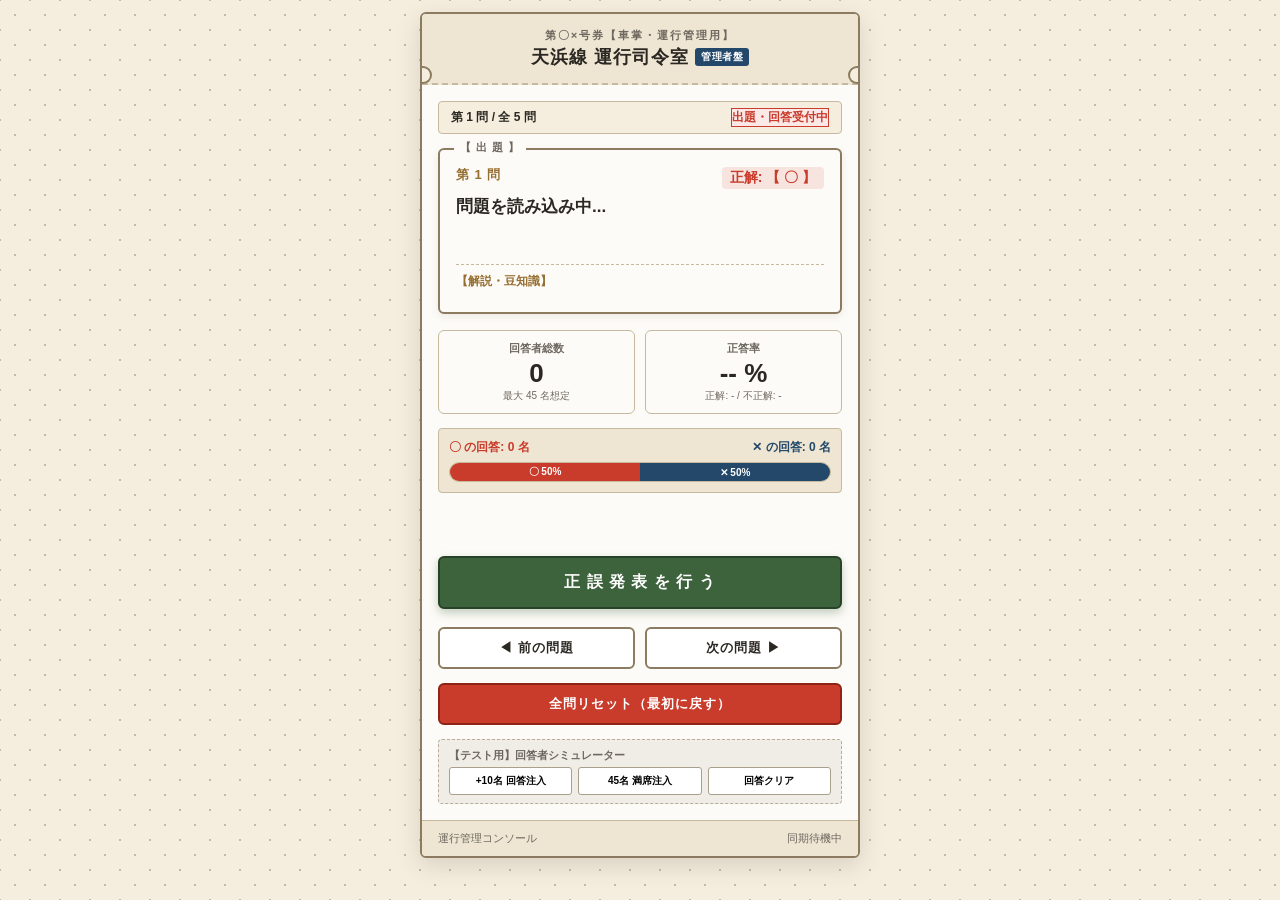
==== admin.html @ 755f08b1 "Add files via upload" ====
<!DOCTYPE html>
<html lang="ja">
<head>
  <meta charset="UTF-8">
  <meta name="viewport" content="width=device-width, initial-scale=1.0, maximum-scale=1.0, user-scalable=no">
  <title>管理者画面 - 天浜線 文化財めぐり号 クイズ</title>
  <link rel="stylesheet" href="css/retro-theme.css">
  <style>
    /* 管理者専用スタイル調整 */
    .admin-badge {
      background-color: var(--batsu-blue);
      color: #fff;
      font-size: 10px;
      padding: 2px 6px;
      border-radius: 3px;
      letter-spacing: 0.5px;
    }
    .status-tag-active {
      background-color: #fce8e6;
      color: var(--maru-red);
      border: 1px solid var(--maru-red);
    }
    .status-tag-answer {
      background-color: #d1e7dd;
      color: #0f5132;
      border: 1px solid #a3cfbb;
    }
    .correct-indicator {
      display: inline-block;
      font-weight: 900;
      color: var(--maru-red);
      background-color: rgba(201, 59, 43, 0.12);
      padding: 2px 8px;
      border-radius: 4px;
      margin-left: 6px;
      font-size: 14px;
    }
    /* デモ用テストツール枠 */
    .dev-tools-box {
      margin-top: 14px;
      padding: 8px 10px;
      background-color: #f0ede6;
      border: 1px dashed #b8ad96;
      border-radius: 4px;
      font-size: 11px;
    }
    .dev-tools-row {
      display: flex;
      gap: 6px;
      margin-top: 4px;
    }
    .dev-btn {
      flex: 1;
      padding: 6px 4px;
      background-color: #fff;
      border: 1px solid #a89f8c;
      border-radius: 3px;
      font-size: 10px;
      cursor: pointer;
      font-weight: bold;
    }
  </style>
</head>
<body>

  <div class="mobile-wrapper">
    <!-- ヘッダー -->
    <header class="retro-header">
      <div class="ticket-number">第〇×号券【車掌・運行管理用】</div>
      <div class="title-banner">
        <span>天浜線 運行司令室</span>
        <span class="admin-badge">管理者盤</span>
      </div>
    </header>

    <!-- メインボディ -->
    <main class="retro-body">
      <!-- 進行状況ステータス -->
      <div class="status-bar">
        <span id="adminStepLabel">第 1 問 / 全 5 問</span>
        <span id="adminPhaseTag" class="answer-status-pill status-tag-active">出題・回答受付中</span>
      </div>

      <!-- 現在の問題ボード -->
      <div class="question-board">
        <div style="display: flex; justify-content: space-between; align-items: center; margin-bottom: 4px;">
          <span id="adminQNumber" class="question-number">第 1 問</span>
          <span id="adminCorrectBadge" class="correct-indicator">正解: 【 〇 】</span>
        </div>
        <div id="adminQText" class="question-text">問題を読み込み中...</div>
        <!-- 管理者用 解説・画像ミニプレビュー（司会実況用） -->
        <div id="adminExplanationArea" style="margin-top: 10px; padding-top: 8px; border-top: 1px dashed var(--border-main); font-size: 12px; color: var(--text-sub);">
          <div style="font-weight: bold; color: var(--accent-gold); margin-bottom: 2px;">【解説・豆知識】</div>
          <div id="adminExplanationText" style="line-height: 1.5; margin-bottom: 6px;"></div>
          <div id="adminImageBox" class="explanation-image-box" style="display: none; margin: 6px 0;">
            <img id="adminImg" class="explanation-img" src="" alt="解説写真プレビュー">
          </div>
        </div>
      </div>

      <!-- リアルタイム集計ダッシュボード -->
      <div class="admin-grid">
        <div class="stat-card">
          <div class="stat-label">回答者総数</div>
          <div id="statTotalCount" class="stat-value">0</div>
          <div id="statMaxPercent" class="stat-sub">最大 45 名想定</div>
        </div>
        <div class="stat-card">
          <div class="stat-label">正答率</div>
          <div id="statAccuracy" class="stat-value">-- %</div>
          <div id="statCorrectWrong" class="stat-sub">正解: - / 不正解: -</div>
        </div>
      </div>

      <!-- 〇×回答内訳バーグラフ -->
      <div class="rate-bar-container">
        <div class="rate-bar-label">
          <span style="color: var(--maru-red);">〇 の回答: <strong id="countMaru">0</strong> 名</span>
          <span style="color: var(--batsu-blue);">✕ の回答: <strong id="countBatsu">0</strong> 名</span>
        </div>
        <div class="rate-progress">
          <div id="barMaru" class="rate-fill-maru" style="width: 50%;">〇 50%</div>
          <div id="barBatsu" class="rate-fill-batsu" style="width: 50%;">✕ 50%</div>
        </div>
      </div>

      <!-- 操作ボタン群（誤タップ防止機能付き） -->
      <div class="admin-actions">
        <!-- 正誤発表ボタン -->
        <button id="btnToggleAnswer" class="action-btn action-btn-primary" onclick="adminApp.askAction('TOGGLE_ANSWER')">
          正 誤 発 表 を 行 う
        </button>

        <!-- 前へ / 次へ ボタングリッド -->
        <div class="nav-row">
          <button id="btnPrevQ" class="action-btn action-btn-secondary" onclick="adminApp.askAction('PREV_Q')">
            ◀ 前の問題
          </button>
          <button id="btnNextQ" class="action-btn action-btn-secondary" onclick="adminApp.askAction('NEXT_Q')">
            次の問題 ▶
          </button>
        </div>

        <!-- リセットボタン -->
        <button id="btnReset" class="action-btn action-btn-danger" style="margin-top: 4px; padding: 10px; font-size: 13px;" onclick="adminApp.askAction('RESET')">
          全問リセット（最初に戻す）
        </button>
      </div>

      <!-- テスト用：ダミー回答者シミュレーションツール -->
      <div class="dev-tools-box">
        <div style="font-weight: bold; color: var(--text-sub);">【テスト用】回答者シミュレーター</div>
        <div class="dev-tools-row">
          <button class="dev-btn" onclick="adminApp.simulateAnswers(10)">+10名 回答注入</button>
          <button class="dev-btn" onclick="adminApp.simulateAnswers(45)">45名 満席注入</button>
          <button class="dev-btn" onclick="adminApp.clearCurrentAnswers()">回答クリア</button>
        </div>
      </div>

    </main>

    <!-- フッター -->
    <footer class="retro-footer">
      <div>運行管理コンソール</div>
      <div id="adminModeIndicator">同期待機中</div>
    </footer>
  </div>

  <!-- 誤タップ防止用 レトロ確認モーダル -->
  <div class="modal-overlay" id="confirmModal">
    <div class="modal-card">
      <div id="modalTitle" class="modal-title">操作の確認</div>
      <div id="modalDesc" class="modal-desc">この操作を実行してよろしいですか？</div>
      <div class="modal-actions">
        <button class="btn-cancel" onclick="adminApp.closeModal()">戻る（中止）</button>
        <button id="modalConfirmBtn" class="btn-confirm" onclick="adminApp.executeConfirmedAction()">実行する</button>
      </div>
    </div>
  </div>

  <!-- スクリプト読み込み -->
  <script src="js/config.js"></script>
  <script src="js/mockData.js"></script>
  <script src="js/sync-engine.js"></script>
  <script src="js/admin.js"></script>
</body>
</html>
---- css/retro-theme.css ----
/* ========================================================
   天浜線 文化財めぐり号 クイズ - レトロベージュUIスタイルシート
   旧国鉄二俣線・硬券切符・木造駅舎の案内板をイメージしたデザイン
   ======================================================== */

:root {
  --bg-main: #f5eedf;           /* 生成り・古紙ベージュ */
  --bg-card: #fdfbf7;           /* 切符・案内板のオフホワイト */
  --bg-card-sub: #eee6d3;       /* サブ背景・溝色 */
  --text-main: #2b2823;         /* 万年筆墨色 */
  --text-sub: #6e675f;          /* 鉛筆・褪せたインク色 */
  --border-main: #c7b99f;       /* 切符の厚紙境界線 */
  --border-dark: #8c7b60;       /* 濃い茶枠 */
  --maru-red: #c93b2b;          /* 朱肉の赤 */
  --maru-bg: #fae8e6;           /* 〇の淡い背景 */
  --batsu-blue: #23486a;        /* 藍色・鉄道標識紺 */
  --batsu-bg: #e5edf5;          /* ×の淡い背景 */
  --accent-gold: #966f33;       /* 真鍮・金茶 */
  --accent-green: #3d633c;      /* 車掌の腕章・常盤緑 */
  --shadow-soft: 0 3px 8px rgba(70, 55, 35, 0.08);
  --shadow-press: inset 0 2px 4px rgba(70, 55, 35, 0.15);
  --radius-ticket: 6px;
}

* {
  box-sizing: border-box;
  margin: 0;
  padding: 0;
  -webkit-tap-highlight-color: transparent;
}

body {
  font-family: -apple-system, BlinkMacSystemFont, "Hiragino Kaku Gothic ProN", "Yu Gothic", "Meiryo", sans-serif;
  background-color: var(--bg-main);
  background-image: 
    radial-gradient(var(--border-main) 0.75px, transparent 0.75px),
    radial-gradient(var(--border-main) 0.75px, var(--bg-main) 0.75px);
  background-size: 30px 30px;
  background-position: 0 0, 15px 15px;
  color: var(--text-main);
  min-height: 100vh;
  display: flex;
  justify-content: center;
  align-items: flex-start;
  padding: 12px;
}

/* スマホ縦画面コンテナ */
.mobile-wrapper {
  width: 100%;
  max-width: 440px;
  min-height: 94vh;
  display: flex;
  flex-direction: column;
  background-color: var(--bg-card);
  border: 2px solid var(--border-dark);
  border-radius: var(--radius-ticket);
  box-shadow: 0 8px 24px rgba(60, 45, 25, 0.15);
  position: relative;
  overflow: hidden;
}

/* 硬券切符のミシン目・ハサミ痕風アクセント */
.mobile-wrapper::before,
.mobile-wrapper::after {
  content: "";
  position: absolute;
  top: 52px;
  width: 14px;
  height: 14px;
  background-color: var(--bg-main);
  border: 2px solid var(--border-dark);
  border-radius: 50%;
  z-index: 10;
}
.mobile-wrapper::before {
  left: -8px;
  border-left-color: transparent;
}
.mobile-wrapper::after {
  right: -8px;
  border-right-color: transparent;
}

/* レトロヘッダー */
.retro-header {
  padding: 14px 16px;
  background-color: var(--bg-card-sub);
  border-bottom: 2px dashed var(--border-main);
  text-align: center;
  position: relative;
}

.ticket-number {
  font-family: "Courier New", monospace, serif;
  font-size: 11px;
  letter-spacing: 2px;
  color: var(--text-sub);
  font-weight: bold;
}

.title-banner {
  font-size: 18px;
  font-weight: 800;
  letter-spacing: 1px;
  color: var(--text-main);
  margin-top: 2px;
  display: flex;
  align-items: center;
  justify-content: center;
  gap: 6px;
}

.sub-tag {
  display: inline-block;
  background-color: var(--accent-gold);
  color: #fff;
  font-size: 10px;
  padding: 2px 6px;
  border-radius: 3px;
  letter-spacing: 0.5px;
}

/* メインコンテンツエリア */
.retro-body {
  padding: 16px;
  flex: 1;
  display: flex;
  flex-direction: column;
}

/* ステータスバッジ（現在進行状況） */
.status-bar {
  display: flex;
  justify-content: space-between;
  align-items: center;
  background-color: var(--bg-main);
  border: 1px solid var(--border-main);
  border-radius: 4px;
  padding: 6px 12px;
  margin-bottom: 14px;
  font-size: 12px;
  font-weight: bold;
}

.badge-live {
  display: inline-flex;
  align-items: center;
  gap: 5px;
  color: var(--accent-green);
}
.badge-live::before {
  content: "";
  width: 8px;
  height: 8px;
  background-color: var(--accent-green);
  border-radius: 50%;
  animation: pulse-live 1.8s infinite ease-in-out;
}

@keyframes pulse-live {
  0%, 100% { opacity: 1; transform: scale(1); }
  50% { opacity: 0.4; transform: scale(0.8); }
}

/* 問題ボックス（木造駅舎の案内板風） */
.question-board {
  background-color: var(--bg-card);
  border: 2px solid var(--border-dark);
  border-radius: 6px;
  padding: 16px;
  box-shadow: var(--shadow-soft);
  margin-bottom: 16px;
  position: relative;
}

.question-board::before {
  content: "【 出 題 】";
  position: absolute;
  top: -10px;
  left: 14px;
  background-color: var(--bg-card);
  padding: 0 6px;
  font-size: 11px;
  font-weight: bold;
  color: var(--text-sub);
  letter-spacing: 1px;
}

.question-number {
  font-size: 13px;
  color: var(--accent-gold);
  font-weight: 800;
  letter-spacing: 1px;
  margin-bottom: 6px;
}

.question-text {
  font-size: 17px;
  line-height: 1.55;
  font-weight: 600;
  color: var(--text-main);
  min-height: 60px;
}

/* 〇×選択ボタングリッド */
.choice-grid {
  display: grid;
  grid-template-columns: 1fr 1fr;
  gap: 14px;
  margin-bottom: 16px;
}

.choice-btn {
  background-color: var(--bg-card);
  border: 2px solid var(--border-main);
  border-radius: 8px;
  padding: 20px 10px;
  text-align: center;
  cursor: pointer;
  transition: all 0.15s ease-out;
  box-shadow: 0 4px 6px rgba(70, 55, 35, 0.08);
  display: flex;
  flex-direction: column;
  align-items: center;
  justify-content: center;
  user-select: none;
}

.choice-btn:active {
  transform: translateY(2px);
  box-shadow: var(--shadow-press);
}

.choice-btn .symbol {
  font-size: 54px;
  line-height: 1;
  font-weight: 900;
  margin-bottom: 4px;
}

.choice-btn .label {
  font-size: 14px;
  font-weight: bold;
}

/* 〇ボタンスタイル */
.choice-btn.maru .symbol,
.choice-btn.maru .label {
  color: var(--maru-red);
}

.choice-btn.maru.selected {
  background-color: var(--maru-bg);
  border-color: var(--maru-red);
  border-width: 3px;
  box-shadow: 0 0 0 3px rgba(201, 59, 43, 0.25);
  transform: scale(1.02);
}

/* ×ボタンスタイル */
.choice-btn.batsu .symbol,
.choice-btn.batsu .label {
  color: var(--batsu-blue);
}

.choice-btn.batsu.selected {
  background-color: var(--batsu-bg);
  border-color: var(--batsu-blue);
  border-width: 3px;
  box-shadow: 0 0 0 3px rgba(35, 72, 106, 0.25);
  transform: scale(1.02);
}

.choice-btn.disabled {
  opacity: 0.55;
  pointer-events: none;
}

/* 誤タップ防止：決定・確認セクション */
.confirmation-box {
  background-color: var(--bg-card-sub);
  border: 1px dashed var(--border-dark);
  border-radius: 6px;
  padding: 12px;
  text-align: center;
  margin-bottom: 16px;
  transition: all 0.2s ease;
}

.confirm-guide {
  font-size: 13px;
  font-weight: bold;
  color: var(--text-sub);
  margin-bottom: 10px;
}

.action-btn {
  width: 100%;
  padding: 14px 18px;
  border-radius: 6px;
  font-size: 16px;
  font-weight: bold;
  letter-spacing: 1px;
  cursor: pointer;
  border: 2px solid;
  transition: all 0.15s ease;
  display: flex;
  align-items: center;
  justify-content: center;
  gap: 8px;
}

.action-btn:active {
  transform: translateY(2px);
}

.action-btn-primary {
  background-color: var(--accent-green);
  border-color: #274226;
  color: #fff;
  box-shadow: 0 4px 10px rgba(61, 99, 60, 0.3);
}

.action-btn-primary:disabled {
  background-color: #a3b0a2;
  border-color: #8c968b;
  cursor: not-allowed;
  box-shadow: none;
  transform: none;
}

.action-btn-secondary {
  background-color: #fff;
  border-color: var(--border-dark);
  color: var(--text-main);
  margin-top: 8px;
  padding: 10px;
  font-size: 13px;
}

.action-btn-danger {
  background-color: var(--maru-red);
  border-color: #8f2317;
  color: #fff;
}

/* 正誤発表（スタンプ調演出） */
.result-stamp-container {
  text-align: center;
  padding: 20px 10px;
  animation: stamp-drop 0.4s cubic-bezier(0.175, 0.885, 0.32, 1.275);
}

@keyframes stamp-drop {
  0% { transform: scale(2.2); opacity: 0; }
  100% { transform: scale(1); opacity: 1; }
}

.stamp-box {
  display: inline-block;
  padding: 12px 28px;
  border: 4px double;
  border-radius: 8px;
  transform: rotate(-3deg);
  font-weight: 900;
  margin-bottom: 12px;
}

.stamp-correct {
  color: var(--maru-red);
  border-color: var(--maru-red);
  background-color: rgba(201, 59, 43, 0.06);
}

.stamp-wrong {
  color: var(--batsu-blue);
  border-color: var(--batsu-blue);
  background-color: rgba(35, 72, 106, 0.06);
}

.stamp-title {
  font-size: 32px;
  letter-spacing: 2px;
  line-height: 1.1;
}

.stamp-detail {
  font-size: 13px;
  letter-spacing: 1px;
}

/* 解説ボックス */
.explanation-card {
  background-color: #fff;
  border: 1px solid var(--border-main);
  border-left: 4px solid var(--accent-gold);
  border-radius: 4px;
  padding: 12px 14px;
  margin-top: 10px;
  text-align: left;
}

.explanation-title {
  font-size: 12px;
  font-weight: 800;
  color: var(--accent-gold);
  margin-bottom: 4px;
  letter-spacing: 0.5px;
}

.explanation-text {
  font-size: 14px;
  line-height: 1.6;
  color: var(--text-main);
}

/* 解説カード内の画像表示 (幅に対して相対的に90%) */
.explanation-image-box {
  width: 100%;
  display: flex;
  justify-content: center;
  align-items: center;
  margin: 12px 0 8px 0;
}

.explanation-img {
  width: 90%; /* 幅に対して相対的に90% */
  max-width: 90%;
  height: auto;
  max-height: 240px;
  border-radius: 6px;
  border: 2px solid var(--border-main);
  box-shadow: 0 4px 10px rgba(50, 40, 25, 0.15);
  object-fit: cover;
  display: block;
  background-color: var(--bg-card-sub);
  transition: transform 0.2s ease;
}

.explanation-img:hover {
  transform: scale(1.02);
}

/* 管理者用ダッシュボード */
.admin-grid {
  display: grid;
  grid-template-columns: 1fr 1fr;
  gap: 10px;
  margin-bottom: 14px;
}

.stat-card {
  background-color: var(--bg-card);
  border: 1px solid var(--border-main);
  border-radius: 6px;
  padding: 10px;
  text-align: center;
}

.stat-label {
  font-size: 11px;
  color: var(--text-sub);
  font-weight: bold;
}

.stat-value {
  font-size: 26px;
  font-weight: 900;
  color: var(--text-main);
  margin-top: 2px;
}

.stat-sub {
  font-size: 10px;
  color: var(--text-sub);
}

/* 正答率バー */
.rate-bar-container {
  background-color: var(--bg-card-sub);
  border: 1px solid var(--border-main);
  border-radius: 4px;
  padding: 10px;
  margin-bottom: 14px;
}

.rate-bar-label {
  display: flex;
  justify-content: space-between;
  font-size: 12px;
  font-weight: bold;
  margin-bottom: 6px;
}

.rate-progress {
  height: 20px;
  background-color: #e0d8c5;
  border-radius: 10px;
  overflow: hidden;
  display: flex;
  border: 1px solid var(--border-main);
}

.rate-fill-maru {
  background-color: var(--maru-red);
  height: 100%;
  transition: width 0.3s ease;
  color: #fff;
  font-size: 10px;
  font-weight: bold;
  display: flex;
  align-items: center;
  justify-content: center;
}

.rate-fill-batsu {
  background-color: var(--batsu-blue);
  height: 100%;
  transition: width 0.3s ease;
  color: #fff;
  font-size: 10px;
  font-weight: bold;
  display: flex;
  align-items: center;
  justify-content: center;
}

/* 管理者操作ボタン群 */
.admin-actions {
  display: flex;
  flex-direction: column;
  gap: 10px;
  margin-top: auto;
}

.nav-row {
  display: grid;
  grid-template-columns: 1fr 1fr;
  gap: 10px;
}

/* 誤タップ防止用 レトロ確認モーダル */
.modal-overlay {
  position: fixed;
  top: 0;
  left: 0;
  right: 0;
  bottom: 0;
  background-color: rgba(30, 25, 20, 0.65);
  backdrop-filter: blur(2px);
  display: flex;
  align-items: center;
  justify-content: center;
  z-index: 100;
  padding: 16px;
  opacity: 0;
  pointer-events: none;
  transition: opacity 0.2s ease;
}

.modal-overlay.active {
  opacity: 1;
  pointer-events: auto;
}

.modal-card {
  background-color: var(--bg-card);
  border: 3px double var(--border-dark);
  border-radius: 8px;
  padding: 20px;
  max-width: 360px;
  width: 100%;
  text-align: center;
  box-shadow: 0 10px 25px rgba(0, 0, 0, 0.25);
  transform: translateY(10px);
  transition: transform 0.2s ease;
}

.modal-overlay.active .modal-card {
  transform: translateY(0);
}

.modal-title {
  font-size: 17px;
  font-weight: 800;
  color: var(--text-main);
  margin-bottom: 8px;
}

.modal-desc {
  font-size: 13px;
  color: var(--text-sub);
  line-height: 1.5;
  margin-bottom: 18px;
}

.modal-actions {
  display: flex;
  gap: 10px;
}

.modal-actions button {
  flex: 1;
  padding: 12px;
  font-size: 14px;
  font-weight: bold;
  border-radius: 6px;
  cursor: pointer;
  border: 1px solid;
}

.btn-cancel {
  background-color: #fff;
  border-color: var(--border-dark);
  color: var(--text-main);
}

.btn-confirm {
  background-color: var(--accent-gold);
  border-color: #694b1f;
  color: #fff;
}

.btn-confirm.danger {
  background-color: var(--maru-red);
  border-color: #8f2317;
}

/* フッター */
.retro-footer {
  padding: 10px 16px;
  background-color: var(--bg-card-sub);
  border-top: 1px solid var(--border-main);
  font-size: 11px;
  color: var(--text-sub);
  display: flex;
  justify-content: space-between;
  align-items: center;
}
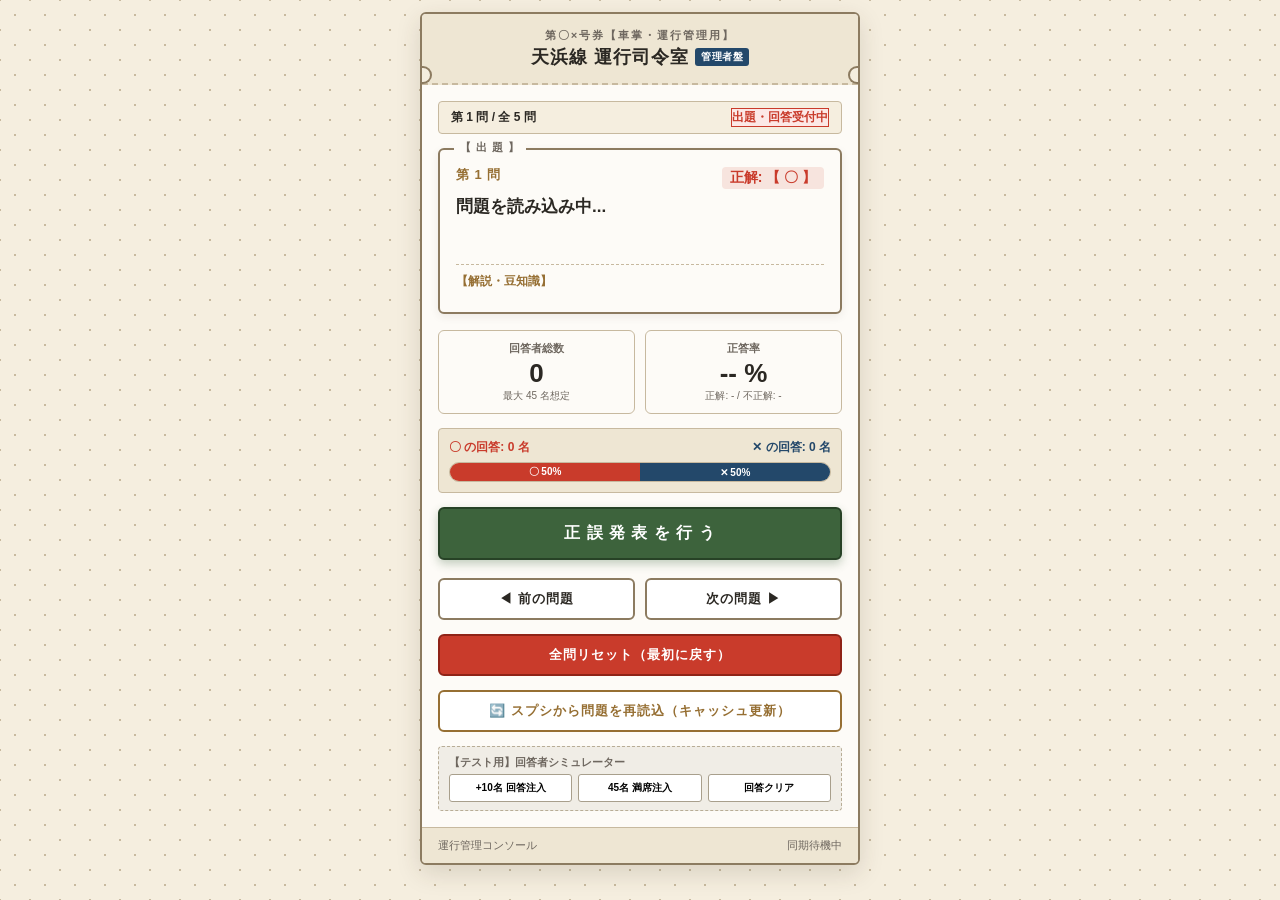
==== commit 776c4555: "Add files via upload" ====
--- a/admin.html
+++ b/admin.html
@@ -145,6 +145,11 @@
         <button id="btnReset" class="action-btn action-btn-danger" style="margin-top: 4px; padding: 10px; font-size: 13px;" onclick="adminApp.askAction('RESET')">
           全問リセット（最初に戻す）
         </button>
+
+        <!-- スプレッドシートから最新問題を再読込 -->
+        <button id="btnReloadQuestions" class="action-btn action-btn-secondary" style="margin-top: 4px; padding: 10px; font-size: 13px; border-color: var(--accent-gold); color: var(--accent-gold);" onclick="adminApp.reloadQuestions()">
+          🔄 スプシから問題を再読込（キャッシュ更新）
+        </button>
       </div>
 
       <!-- テスト用：ダミー回答者シミュレーションツール -->
